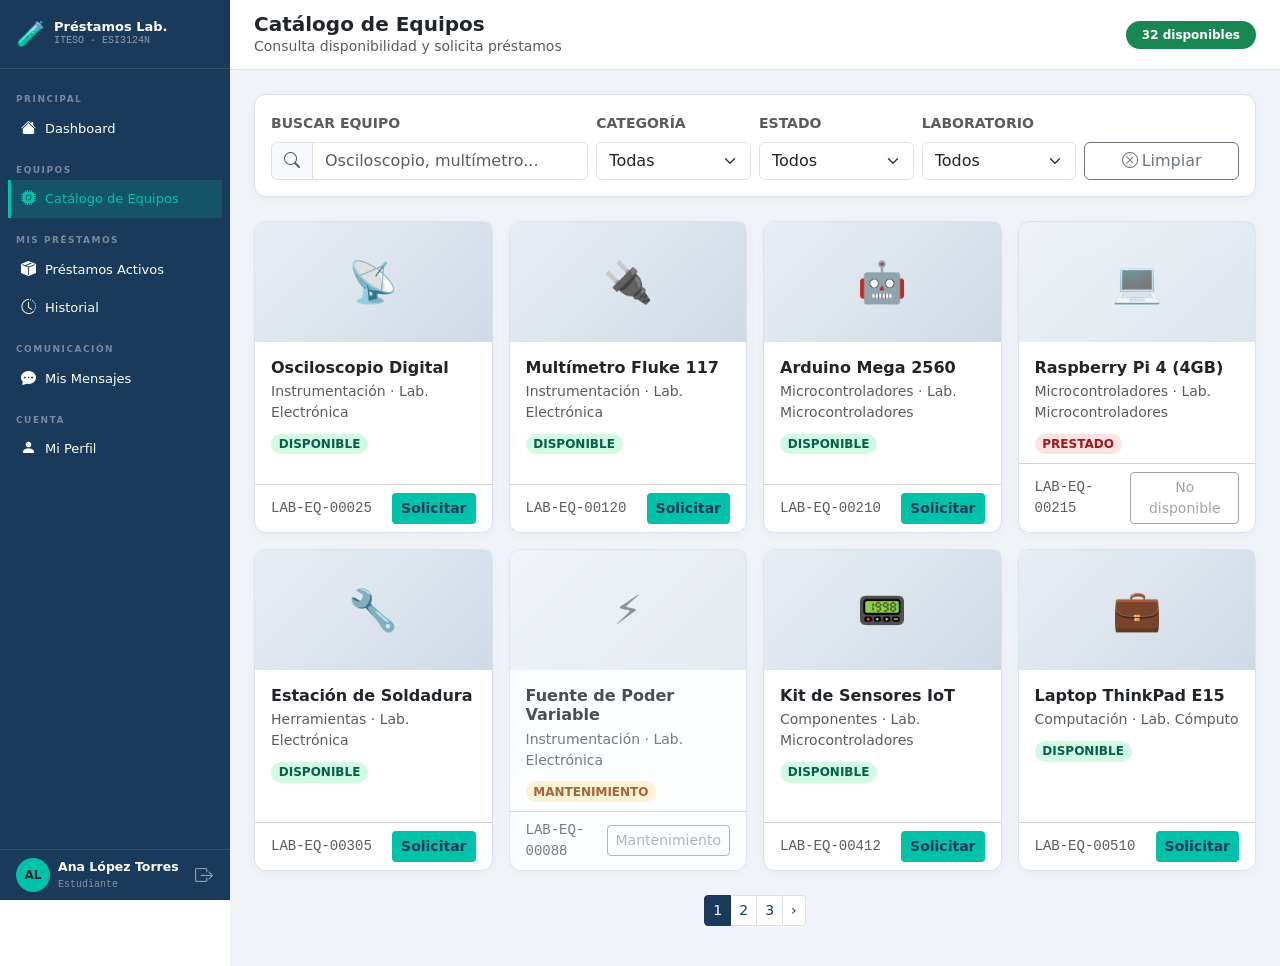
==== catalogo.html @ c77d0040 "InterfacesV1" ====
<!DOCTYPE html>
<html lang="es">
<head>
<meta charset="UTF-8"><meta name="viewport" content="width=device-width,initial-scale=1">
<title>Catálogo de Equipos</title>
<link href="https://cdn.jsdelivr.net/npm/bootstrap@5.3.3/dist/css/bootstrap.min.css" rel="stylesheet">
<link href="https://cdn.jsdelivr.net/npm/bootstrap-icons@1.11.3/font/bootstrap-icons.min.css" rel="stylesheet">
<link href="custom.css" rel="stylesheet">
</head>
<body>
<div id="sidebar-container"></div>
<div class="main-content">
  <div class="topbar d-flex align-items-center justify-content-between">
    <div><h5 class="fw-bold mb-0">Catálogo de Equipos</h5><p class="text-muted small mb-0">Consulta disponibilidad y solicita préstamos</p></div>
    <span class="badge bg-success rounded-pill px-3 py-2">32 disponibles</span>
  </div>

  <div class="p-4">
    <!-- Filters -->
    <div class="card mb-4">
      <div class="card-body">
        <div class="row g-2 align-items-end">
          <div class="col-md-4">
            <label class="form-label small fw-semibold text-muted text-uppercase">Buscar equipo</label>
            <div class="input-group">
              <span class="input-group-text bg-light"><i class="bi bi-search text-muted"></i></span>
              <input type="text" id="buscar" class="form-control" placeholder="Osciloscopio, multímetro..." oninput="filterEquipos()">
            </div>
          </div>
          <div class="col-md-2">
            <label class="form-label small fw-semibold text-muted text-uppercase">Categoría</label>
            <select class="form-select" id="filtro-cat" onchange="filterEquipos()">
              <option value="">Todas</option>
              <option>Instrumentación</option><option>Microcontroladores</option>
              <option>Computación</option><option>Componentes</option><option>Herramientas</option>
            </select>
          </div>
          <div class="col-md-2">
            <label class="form-label small fw-semibold text-muted text-uppercase">Estado</label>
            <select class="form-select" id="filtro-estado" onchange="filterEquipos()">
              <option value="">Todos</option>
              <option value="DISPONIBLE">Disponible</option>
              <option value="PRESTADO">Prestado</option>
              <option value="MANTENIMIENTO">Mantenimiento</option>
            </select>
          </div>
          <div class="col-md-2">
            <label class="form-label small fw-semibold text-muted text-uppercase">Laboratorio</label>
            <select class="form-select" id="filtro-lab" onchange="filterEquipos()">
              <option value="">Todos</option>
              <option>Lab. Electrónica</option><option>Lab. Cómputo</option><option>Lab. Microcontroladores</option>
            </select>
          </div>
          <div class="col-md-2">
            <button class="btn btn-outline-secondary w-100" onclick="clearFilters()"><i class="bi bi-x-circle me-1"></i>Limpiar</button>
          </div>
        </div>
      </div>
    </div>

    <!-- Grid -->
    <div class="row g-3" id="equip-grid">

      <div class="col-sm-6 col-lg-4 col-xl-3 equip-col" data-cat="Instrumentación" data-estado="DISPONIBLE" data-nombre="osciloscopio digital">
        <div class="card equip-card h-100" onclick="abrirDetalle('Osciloscopio Digital DS1054Z','LAB-EQ-00025','Instrumentación','Lab. Electrónica','📡','DISPONIBLE','14')">
          <div class="equip-thumb rounded-top">📡</div>
          <div class="card-body pb-2">
            <h6 class="fw-bold mb-1">Osciloscopio Digital</h6>
            <p class="small text-muted mb-2">Instrumentación · Lab. Electrónica</p>
            <span class="badge badge-soft-success rounded-pill">DISPONIBLE</span>
          </div>
          <div class="card-footer bg-transparent d-flex justify-content-between align-items-center">
            <code class="small text-muted">LAB-EQ-00025</code>
            <button class="btn btn-accent btn-sm" onclick="event.stopPropagation();abrirSolicitud('Osciloscopio Digital')">Solicitar</button>
          </div>
        </div>
      </div>

      <div class="col-sm-6 col-lg-4 col-xl-3 equip-col" data-cat="Instrumentación" data-estado="DISPONIBLE" data-nombre="multímetro fluke">
        <div class="card equip-card h-100" onclick="abrirDetalle('Multímetro Fluke 117','LAB-EQ-00120','Instrumentación','Lab. Electrónica','🔌','DISPONIBLE','14')">
          <div class="equip-thumb rounded-top">🔌</div>
          <div class="card-body pb-2">
            <h6 class="fw-bold mb-1">Multímetro Fluke 117</h6>
            <p class="small text-muted mb-2">Instrumentación · Lab. Electrónica</p>
            <span class="badge badge-soft-success rounded-pill">DISPONIBLE</span>
          </div>
          <div class="card-footer bg-transparent d-flex justify-content-between align-items-center">
            <code class="small text-muted">LAB-EQ-00120</code>
            <button class="btn btn-accent btn-sm" onclick="event.stopPropagation();abrirSolicitud('Multímetro Fluke 117')">Solicitar</button>
          </div>
        </div>
      </div>

      <div class="col-sm-6 col-lg-4 col-xl-3 equip-col" data-cat="Microcontroladores" data-estado="DISPONIBLE" data-nombre="arduino mega">
        <div class="card equip-card h-100" onclick="abrirDetalle('Arduino Mega 2560','LAB-EQ-00210','Microcontroladores','Lab. Microcontroladores','🤖','DISPONIBLE','7')">
          <div class="equip-thumb rounded-top">🤖</div>
          <div class="card-body pb-2">
            <h6 class="fw-bold mb-1">Arduino Mega 2560</h6>
            <p class="small text-muted mb-2">Microcontroladores · Lab. Microcontroladores</p>
            <span class="badge badge-soft-success rounded-pill">DISPONIBLE</span>
          </div>
          <div class="card-footer bg-transparent d-flex justify-content-between align-items-center">
            <code class="small text-muted">LAB-EQ-00210</code>
            <button class="btn btn-accent btn-sm" onclick="event.stopPropagation();abrirSolicitud('Arduino Mega 2560')">Solicitar</button>
          </div>
        </div>
      </div>

      <div class="col-sm-6 col-lg-4 col-xl-3 equip-col" data-cat="Microcontroladores" data-estado="PRESTADO" data-nombre="raspberry pi 4">
        <div class="card equip-card h-100">
          <div class="equip-thumb rounded-top" style="opacity:.7;">💻</div>
          <div class="card-body pb-2">
            <h6 class="fw-bold mb-1">Raspberry Pi 4 (4GB)</h6>
            <p class="small text-muted mb-2">Microcontroladores · Lab. Microcontroladores</p>
            <span class="badge badge-soft-danger rounded-pill">PRESTADO</span>
          </div>
          <div class="card-footer bg-transparent d-flex justify-content-between align-items-center">
            <code class="small text-muted">LAB-EQ-00215</code>
            <button class="btn btn-outline-secondary btn-sm" disabled>No disponible</button>
          </div>
        </div>
      </div>

      <div class="col-sm-6 col-lg-4 col-xl-3 equip-col" data-cat="Herramientas" data-estado="DISPONIBLE" data-nombre="estación de soldadura">
        <div class="card equip-card h-100" onclick="abrirDetalle('Estación de Soldadura','LAB-EQ-00305','Herramientas','Lab. Electrónica','🔧','DISPONIBLE','3')">
          <div class="equip-thumb rounded-top">🔧</div>
          <div class="card-body pb-2">
            <h6 class="fw-bold mb-1">Estación de Soldadura</h6>
            <p class="small text-muted mb-2">Herramientas · Lab. Electrónica</p>
            <span class="badge badge-soft-success rounded-pill">DISPONIBLE</span>
          </div>
          <div class="card-footer bg-transparent d-flex justify-content-between align-items-center">
            <code class="small text-muted">LAB-EQ-00305</code>
            <button class="btn btn-accent btn-sm" onclick="event.stopPropagation();abrirSolicitud('Estación de Soldadura')">Solicitar</button>
          </div>
        </div>
      </div>

      <div class="col-sm-6 col-lg-4 col-xl-3 equip-col" data-cat="Instrumentación" data-estado="MANTENIMIENTO" data-nombre="fuente de poder variable">
        <div class="card equip-card h-100" style="opacity:.8;">
          <div class="equip-thumb rounded-top" style="opacity:.6;">⚡</div>
          <div class="card-body pb-2">
            <h6 class="fw-bold mb-1">Fuente de Poder Variable</h6>
            <p class="small text-muted mb-2">Instrumentación · Lab. Electrónica</p>
            <span class="badge badge-soft-warning rounded-pill">MANTENIMIENTO</span>
          </div>
          <div class="card-footer bg-transparent d-flex justify-content-between align-items-center">
            <code class="small text-muted">LAB-EQ-00088</code>
            <button class="btn btn-outline-secondary btn-sm" disabled>Mantenimiento</button>
          </div>
        </div>
      </div>

      <div class="col-sm-6 col-lg-4 col-xl-3 equip-col" data-cat="Componentes" data-estado="DISPONIBLE" data-nombre="kit sensores iot">
        <div class="card equip-card h-100" onclick="abrirDetalle('Kit de Sensores IoT','LAB-EQ-00412','Componentes','Lab. Microcontroladores','📟','DISPONIBLE','10')">
          <div class="equip-thumb rounded-top">📟</div>
          <div class="card-body pb-2">
            <h6 class="fw-bold mb-1">Kit de Sensores IoT</h6>
            <p class="small text-muted mb-2">Componentes · Lab. Microcontroladores</p>
            <span class="badge badge-soft-success rounded-pill">DISPONIBLE</span>
          </div>
          <div class="card-footer bg-transparent d-flex justify-content-between align-items-center">
            <code class="small text-muted">LAB-EQ-00412</code>
            <button class="btn btn-accent btn-sm" onclick="event.stopPropagation();abrirSolicitud('Kit de Sensores IoT')">Solicitar</button>
          </div>
        </div>
      </div>

      <div class="col-sm-6 col-lg-4 col-xl-3 equip-col" data-cat="Computación" data-estado="DISPONIBLE" data-nombre="laptop thinkpad">
        <div class="card equip-card h-100" onclick="abrirDetalle('Laptop ThinkPad E15','LAB-EQ-00510','Computación','Lab. Cómputo','💼','DISPONIBLE','5')">
          <div class="equip-thumb rounded-top">💼</div>
          <div class="card-body pb-2">
            <h6 class="fw-bold mb-1">Laptop ThinkPad E15</h6>
            <p class="small text-muted mb-2">Computación · Lab. Cómputo</p>
            <span class="badge badge-soft-success rounded-pill">DISPONIBLE</span>
          </div>
          <div class="card-footer bg-transparent d-flex justify-content-between align-items-center">
            <code class="small text-muted">LAB-EQ-00510</code>
            <button class="btn btn-accent btn-sm" onclick="event.stopPropagation();abrirSolicitud('Laptop ThinkPad E15')">Solicitar</button>
          </div>
        </div>
      </div>

    </div><!-- row -->

    <!-- Pagination -->
    <nav class="mt-4 d-flex justify-content-center">
      <ul class="pagination pagination-sm">
        <li class="page-item active"><a class="page-link" href="#">1</a></li>
        <li class="page-item"><a class="page-link" href="#">2</a></li>
        <li class="page-item"><a class="page-link" href="#">3</a></li>
        <li class="page-item"><a class="page-link" href="#">›</a></li>
      </ul>
    </nav>
  </div>
</div>

<!-- Detail Modal -->
<div class="modal fade" id="modalDetalle" tabindex="-1">
  <div class="modal-dialog modal-lg">
    <div class="modal-content rounded-4">
      <div class="modal-header border-0 pb-0">
        <h5 class="modal-title fw-bold" id="det-nombre">Detalle del Equipo</h5>
        <button type="button" class="btn-close" data-bs-dismiss="modal"></button>
      </div>
      <div class="modal-body">
        <div class="d-flex gap-4 mb-4">
          <div class="equip-thumb rounded-3 flex-shrink-0" style="width:100px;height:100px;font-size:44px;" id="det-icon"></div>
          <div>
            <h5 class="fw-bold mb-1" id="det-nombre2"></h5>
            <p class="text-muted small mb-2" id="det-cat"></p>
            <span class="badge badge-soft-success rounded-pill" id="det-estado"></span>
          </div>
        </div>
        <div class="row g-3 mb-3">
          <div class="col-6"><label class="form-label small fw-semibold text-uppercase text-muted">Código</label><p class="mb-0" id="det-codigo" style="font-family:monospace;"></p></div>
          <div class="col-6"><label class="form-label small fw-semibold text-uppercase text-muted">Laboratorio</label><p class="mb-0" id="det-lab"></p></div>
          <div class="col-6"><label class="form-label small fw-semibold text-uppercase text-muted">Categoría</label><p class="mb-0" id="det-cat2"></p></div>
          <div class="col-6"><label class="form-label small fw-semibold text-uppercase text-muted">Duración máx. préstamo</label><p class="mb-0 fw-semibold" id="det-dias"></p></div>
        </div>
      </div>
      <div class="modal-footer border-0 pt-0">
        <button class="btn btn-accent" id="btn-solicitar-det" onclick="">
          <i class="bi bi-box-seam me-1"></i>Solicitar Préstamo
        </button>
        <button class="btn btn-outline-secondary" data-bs-dismiss="modal">Cerrar</button>
      </div>
    </div>
  </div>
</div>

<!-- Request Modal -->
<div class="modal fade" id="modalSolicitud" tabindex="-1">
  <div class="modal-dialog">
    <div class="modal-content rounded-4">
      <div class="modal-header border-0"><h5 class="modal-title fw-bold"><i class="bi bi-box-seam me-2"></i>Solicitar Préstamo</h5><button class="btn-close" data-bs-dismiss="modal"></button></div>
      <div class="modal-body">
        <p class="text-muted small mb-3">Equipo: <strong id="equipo-sel"></strong></p>
        <form id="sol-form" novalidate>
          <div class="mb-3">
            <label class="form-label fw-semibold small text-uppercase text-muted">Fecha de devolución estimada *</label>
            <input type="date" id="fecha-dev" class="form-control" required>
            <div class="invalid-feedback">Selecciona una fecha válida (mínimo mañana, máximo según categoría).</div>
          </div>
          <div class="mb-3">
            <label class="form-label fw-semibold small text-uppercase text-muted">Motivo del préstamo</label>
            <textarea class="form-control" rows="3" placeholder="Ej. Práctica 3 de Electrónica Analógica..."></textarea>
          </div>
          <div class="alert alert-info small"><i class="bi bi-info-circle me-1"></i>El encargado revisará tu solicitud. Recibirás confirmación en 24 hrs hábiles.</div>
        </form>
      </div>
      <div class="modal-footer border-0">
        <button class="btn btn-accent" onclick="enviarSolicitud()"><i class="bi bi-send me-1"></i>Enviar Solicitud</button>
        <button class="btn btn-outline-secondary" data-bs-dismiss="modal">Cancelar</button>
      </div>
    </div>
  </div>
</div>

<script src="https://cdn.jsdelivr.net/npm/bootstrap@5.3.3/dist/js/bootstrap.bundle.min.js"></script>
<script src="nav.js"></script>
<script>
const rol = sessionStorage.getItem('rol')||'estudiante';
const nombre = sessionStorage.getItem('nombre')||'Ana López Torres';
buildNav(rol, 'catalogo.html', nombre);

const tomorrow = new Date(); tomorrow.setDate(tomorrow.getDate()+1);
document.getElementById('fecha-dev').min = tomorrow.toISOString().split('T')[0];

function abrirDetalle(nombre,codigo,cat,lab,icon,estado,dias) {
  document.getElementById('det-nombre').textContent = nombre;
  document.getElementById('det-nombre2').textContent = nombre;
  document.getElementById('det-icon').textContent = icon;
  document.getElementById('det-cat').textContent = cat+' · '+lab;
  document.getElementById('det-cat2').textContent = cat;
  document.getElementById('det-lab').textContent = lab;
  document.getElementById('det-codigo').textContent = codigo;
  document.getElementById('det-estado').textContent = estado;
  document.getElementById('det-dias').textContent = dias+' días';
  document.getElementById('btn-solicitar-det').onclick = ()=>{ bootstrap.Modal.getInstance(document.getElementById('modalDetalle')).hide(); abrirSolicitud(nombre); };
  new bootstrap.Modal(document.getElementById('modalDetalle')).show();
}

function abrirSolicitud(nombre) {
  document.getElementById('equipo-sel').textContent = nombre;
  new bootstrap.Modal(document.getElementById('modalSolicitud')).show();
}

function enviarSolicitud() {
  const f = document.getElementById('fecha-dev');
  if (!f.value) { f.classList.add('is-invalid'); return; }
  f.classList.remove('is-invalid');
  bootstrap.Modal.getInstance(document.getElementById('modalSolicitud')).hide();
  window.location.href = 'prestamos-activos.html';
}

function filterEquipos() {
  const q = document.getElementById('buscar').value.toLowerCase();
  const cat = document.getElementById('filtro-cat').value;
  const est = document.getElementById('filtro-estado').value;
  document.querySelectorAll('.equip-col').forEach(col => {
    const m1 = col.dataset.nombre.includes(q);
    const m2 = !cat || col.dataset.cat === cat;
    const m3 = !est || col.dataset.estado === est;
    col.style.display = (m1&&m2&&m3) ? '' : 'none';
  });
}
function clearFilters() {
  ['buscar','filtro-cat','filtro-estado','filtro-lab'].forEach(id=>document.getElementById(id).value='');
  filterEquipos();
}
</script>
</body>
</html>
---- custom.css ----
/* ── custom.css  (Bootstrap overrides & extras) ─────────────────── */
:root {
  --sidebar-w: 230px;
  --primary:   #1a3a5c;
  --accent:    #00c2a8;
}

/* ── SIDEBAR ── */
.sidebar-nav {
  width: var(--sidebar-w);
  min-height: 100vh;
  background: var(--primary);
  position: fixed;
  top: 0; left: 0;
  z-index: 1040;
  transition: transform .25s ease;
}

.sidebar-brand { min-height: 64px; }

.sidebar-link { transition: background .15s; border-left: 3px solid transparent; border-radius: 0 !important; }
.sidebar-link:hover  { background: rgba(255,255,255,.08) !important; border-left-color: var(--accent); }
.sidebar-link.active { background: rgba(0,194,168,.18)  !important; border-left-color: var(--accent); color: var(--accent) !important; }
.sidebar-link.active i { color: var(--accent); }

/* ── MAIN ── */
.main-content { margin-left: var(--sidebar-w); min-height: 100vh; background: #f0f4f8; }

/* ── TOPBAR ── */
.topbar {
  background: #fff;
  border-bottom: 1px solid #dde3ea;
  padding: 12px 24px;
  position: sticky; top: 0; z-index: 100;
}

/* ── STAT CARD ── */
.stat-card { border: 1px solid #dde3ea; border-radius: 12px; background: #fff; box-shadow: 0 2px 8px rgba(0,0,0,.04); }
.stat-icon { width: 44px; height: 44px; border-radius: 10px; display: flex; align-items: center; justify-content: center; font-size: 20px; }
.stat-num  { font-size: 28px; font-weight: 700; font-family: monospace; line-height: 1; }

/* ── CARDS ── */
.card { border: 1px solid #dde3ea !important; border-radius: 12px !important; box-shadow: 0 2px 8px rgba(0,0,0,.04) !important; }
.card-header { background: transparent !important; border-bottom: 1px solid #dde3ea !important; font-weight: 700; }

/* ── EQUIPMENT CARD ── */
.equip-card { transition: transform .2s, box-shadow .2s; cursor: pointer; border-radius: 12px !important; }
.equip-card:hover { transform: translateY(-3px); box-shadow: 0 8px 24px rgba(0,0,0,.1) !important; }
.equip-thumb { height: 120px; background: linear-gradient(135deg,#e8eef4,#d0dae6); display:flex;align-items:center;justify-content:center;font-size:40px; }

/* ── TIMELINE ── */
.timeline-item { position: relative; padding-left: 36px; padding-bottom: 20px; }
.timeline-item::before { content:''; position:absolute; left:14px; top:30px; width:2px; bottom:0; background:#dde3ea; }
.timeline-item:last-child::before { display:none; }
.timeline-dot { width:30px;height:30px;border-radius:50%;display:flex;align-items:center;justify-content:center;font-size:13px;position:absolute;left:0;top:0; }

/* ── BADGES custom ── */
.badge-soft-success { background:#d1fae5;color:#065f46; }
.badge-soft-warning { background:#fef3c7;color:#92400e; }
.badge-soft-danger  { background:#fee2e2;color:#991b1b; }
.badge-soft-info    { background:#dbeafe;color:#1e40af; }
.badge-soft-muted   { background:#f1f5f9;color:#475569; }
.badge-soft-accent  { background:#ccfbf1;color:#065f46; }

/* ── PASSWORD STRENGTH ── */
#strength-bar { height:4px;border-radius:2px;transition:width .3s,background .3s; }

/* ── LOAN PROGRESS ── */
.loan-progress { height:8px;border-radius:4px;overflow:hidden; }

/* ── AUTH PAGE ── */
.auth-wrapper { min-height:100vh; background:linear-gradient(135deg,var(--primary) 0%,#0f2340 100%); }
.auth-card    { border-radius:16px !important; }

/* ── TABLE ── */
thead th { background:#f7f9fb !important; font-size:11.5px !important; text-transform:uppercase; letter-spacing:.7px; color:#6b7a8d !important; font-weight:700 !important; }

/* ── MSG BUBBLE ── */
.bubble-sent     { background:#2563a8;color:#fff;border-radius:14px 14px 4px 14px;max-width:75%;padding:10px 14px; }
.bubble-received { background:#f0f4f8;border-radius:14px 14px 14px 4px;max-width:75%;padding:10px 14px; }

/* ── PAGINATION active ── */
.page-link { color:var(--primary); }
.page-item.active .page-link { background:var(--primary);border-color:var(--primary); }

/* ── STEPS ── */
.step-num { width:28px;height:28px;border-radius:50%;border:2px solid #dde3ea;display:flex;align-items:center;justify-content:center;font-size:12px;font-weight:700;flex-shrink:0; }
.step-line { flex:1;height:2px;background:#dde3ea;margin:0 6px; }

/* ── UTILS ── */
.text-accent { color: var(--accent) !important; }
.bg-primary-custom { background: var(--primary) !important; }
.btn-accent  { background:var(--accent);color:var(--primary);font-weight:600; }
.btn-accent:hover { background:#009e88;color:var(--primary); }
.border-left-danger  { border-left: 4px solid #dc3545 !important; }
.border-left-warning { border-left: 4px solid #ffc107 !important; }
.border-left-success { border-left: 4px solid #198754 !important; }
.border-left-info    { border-left: 4px solid #0dcaf0 !important; }

@media (max-width: 768px) {
  .sidebar-nav { transform: translateX(-100%); }
  .sidebar-nav.show { transform: translateX(0); }
  .main-content { margin-left: 0; }
}
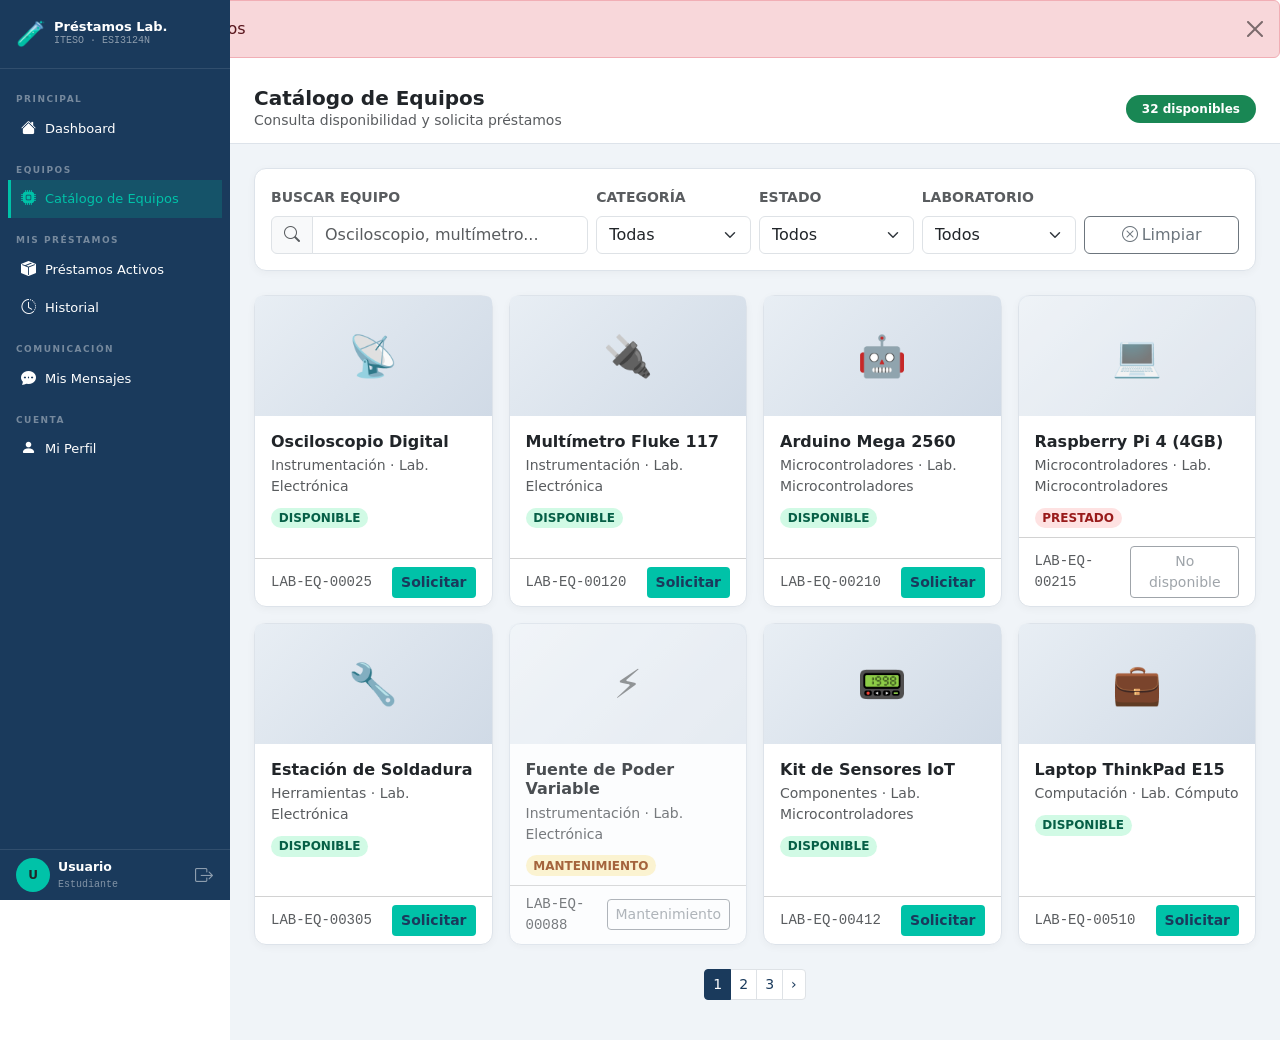
==== commit 19e45d8f: "Implementing the integration with backend" ====
--- a/catalogo.html
+++ b/catalogo.html
@@ -259,56 +259,164 @@
 
 <script src="https://cdn.jsdelivr.net/npm/bootstrap@5.3.3/dist/js/bootstrap.bundle.min.js"></script>
 <script src="nav.js"></script>
-<script>
+<script type="module">
+import { getProducts, getCategories, getLaboratories, createLoan, showError, showSuccess } from './api.js';
+
 const rol = sessionStorage.getItem('rol')||'estudiante';
-const nombre = sessionStorage.getItem('nombre')||'Ana López Torres';
-buildNav(rol, 'catalogo.html', nombre);
+buildNav(rol, 'catalogo.html');
 
 const tomorrow = new Date(); tomorrow.setDate(tomorrow.getDate()+1);
 document.getElementById('fecha-dev').min = tomorrow.toISOString().split('T')[0];
 
-function abrirDetalle(nombre,codigo,cat,lab,icon,estado,dias) {
+let productos = [];
+let selectedProduct = null;
+
+async function loadFilters() {
+  try {
+    const [categories, laboratories] = await Promise.all([
+      getCategories(),
+      getLaboratories()
+    ]);
+
+    const catSelect = document.getElementById('filtro-cat');
+    const labSelect = document.getElementById('filtro-lab');
+
+    categories.forEach(cat => {
+      catSelect.innerHTML += `<option value="${cat}">${cat}</option>`;
+    });
+
+    laboratories.forEach(lab => {
+      labSelect.innerHTML += `<option value="${lab}">${lab}</option>`;
+    });
+  } catch (error) {
+    console.error('Error loading filters:', error);
+  }
+}
+
+async function loadProducts() {
+  try {
+    const filters = {};
+    const search = document.getElementById('buscar').value;
+    const category = document.getElementById('filtro-cat').value;
+    const status = document.getElementById('filtro-estado').value;
+    const laboratory = document.getElementById('filtro-lab').value;
+
+    if (search) filters.search = search;
+    if (category) filters.category = category;
+    if (status) filters.status = status;
+    if (laboratory) filters.laboratory = laboratory;
+
+    const result = await getProducts(filters);
+    productos = result.data;
+    renderProducts();
+    updateCount();
+  } catch (error) {
+    showError('Error al cargar productos');
+  }
+}
+
+function renderProducts() {
+  const grid = document.getElementById('equip-grid');
+  grid.innerHTML = '';
+
+  const icons = {
+    'computo': '💻',
+    'electronica': '🔌',
+    'microcontroladores': '🤖',
+    'default': '📦'
+  };
+
+  productos.forEach(p => {
+    const icon = icons[p.category?.toLowerCase()] || icons['default'];
+    const badgeClass = p.status === 'disponible' ? 'badge-soft-success' : 
+                       p.status === 'prestado' ? 'badge-soft-danger' : 'badge-soft-warning';
+    const btnDisabled = p.status !== 'disponible';
+    const btnText = p.status === 'disponible' ? 'Solicitar' : 
+                    p.status === 'prestado' ? 'No disponible' : 'Mantenimiento';
+
+    grid.innerHTML += `
+      <div class="col-sm-6 col-lg-4 col-xl-3 equip-col" data-cat="${p.category}" data-estado="${p.status.toUpperCase()}" data-nombre="${p.name.toLowerCase()}">
+        <div class="card equip-card h-100" onclick="abrirDetalle('${p._id}', '${p.name}', '${p.serialNumber || 'N/A'}', '${p.category}', '${p.laboratory}', '${icon}', '${p.status}')">
+          <div class="equip-thumb rounded-top">${icon}</div>
+          <div class="card-body pb-2">
+            <h6 class="fw-bold mb-1">${p.name}</h6>
+            <p class="small text-muted mb-2">${p.category} · ${p.laboratory}</p>
+            <span class="badge ${badgeClass} rounded-pill">${p.status.toUpperCase()}</span>
+          </div>
+          <div class="card-footer bg-transparent d-flex justify-content-between align-items-center">
+            <code class="small text-muted">${p.serialNumber || 'N/A'}</code>
+            <button class="btn btn-accent btn-sm" onclick="event.stopPropagation();abrirSolicitud('${p._id}', '${p.name}')" ${btnDisabled ? 'disabled' : ''}>${btnText}</button>
+          </div>
+        </div>
+      </div>
+    `;
+  });
+}
+
+function updateCount() {
+  const disponibles = productos.filter(p => p.status === 'disponible').length;
+  document.querySelector('.badge.bg-success').textContent = `${disponibles} disponibles`;
+}
+
+window.abrirDetalle = function(id, nombre, codigo, cat, lab, icon, estado) {
+  selectedProduct = productos.find(p => p._id === id);
   document.getElementById('det-nombre').textContent = nombre;
   document.getElementById('det-nombre2').textContent = nombre;
   document.getElementById('det-icon').textContent = icon;
-  document.getElementById('det-cat').textContent = cat+' · '+lab;
+  document.getElementById('det-cat').textContent = cat + ' · ' + lab;
   document.getElementById('det-cat2').textContent = cat;
   document.getElementById('det-lab').textContent = lab;
   document.getElementById('det-codigo').textContent = codigo;
-  document.getElementById('det-estado').textContent = estado;
-  document.getElementById('det-dias').textContent = dias+' días';
-  document.getElementById('btn-solicitar-det').onclick = ()=>{ bootstrap.Modal.getInstance(document.getElementById('modalDetalle')).hide(); abrirSolicitud(nombre); };
+  document.getElementById('det-estado').textContent = estado.toUpperCase();
+  document.getElementById('det-dias').textContent = '-';
+  document.getElementById('btn-solicitar-det').onclick = () => {
+    bootstrap.Modal.getInstance(document.getElementById('modalDetalle')).hide();
+    abrirSolicitud(id, nombre);
+  };
   new bootstrap.Modal(document.getElementById('modalDetalle')).show();
-}
-
-function abrirSolicitud(nombre) {
+};
+
+window.abrirSolicitud = function(id, nombre) {
+  selectedProduct = productos.find(p => p._id === id);
   document.getElementById('equipo-sel').textContent = nombre;
   new bootstrap.Modal(document.getElementById('modalSolicitud')).show();
-}
-
-function enviarSolicitud() {
+};
+
+window.enviarSolicitud = async function() {
   const f = document.getElementById('fecha-dev');
+  const notes = document.querySelector('#modalSolicitud textarea').value;
+  
   if (!f.value) { f.classList.add('is-invalid'); return; }
   f.classList.remove('is-invalid');
-  bootstrap.Modal.getInstance(document.getElementById('modalSolicitud')).hide();
-  window.location.href = 'prestamos-activos.html';
-}
-
-function filterEquipos() {
-  const q = document.getElementById('buscar').value.toLowerCase();
-  const cat = document.getElementById('filtro-cat').value;
-  const est = document.getElementById('filtro-estado').value;
-  document.querySelectorAll('.equip-col').forEach(col => {
-    const m1 = col.dataset.nombre.includes(q);
-    const m2 = !cat || col.dataset.cat === cat;
-    const m3 = !est || col.dataset.estado === est;
-    col.style.display = (m1&&m2&&m3) ? '' : 'none';
-  });
-}
-function clearFilters() {
-  ['buscar','filtro-cat','filtro-estado','filtro-lab'].forEach(id=>document.getElementById(id).value='');
-  filterEquipos();
-}
+
+  try {
+    await createLoan({
+      equipment: [{ product: selectedProduct._id, observations: notes }],
+      estimatedReturnDate: f.value,
+      notes: notes
+    });
+    bootstrap.Modal.getInstance(document.getElementById('modalSolicitud')).hide();
+    showSuccess('Solicitud enviada correctamente');
+    setTimeout(() => window.location.href = 'prestamos-activos.html', 2000);
+  } catch (error) {
+    showError(error.message || 'Error al enviar solicitud');
+  }
+};
+
+window.filterEquipos = function() {
+  loadProducts();
+};
+
+window.clearFilters = function() {
+  document.getElementById('buscar').value = '';
+  document.getElementById('filtro-cat').value = '';
+  document.getElementById('filtro-estado').value = '';
+  document.getElementById('filtro-lab').value = '';
+  loadProducts();
+};
+
+loadFilters();
+loadProducts();
 </script>
 </body>
 </html>
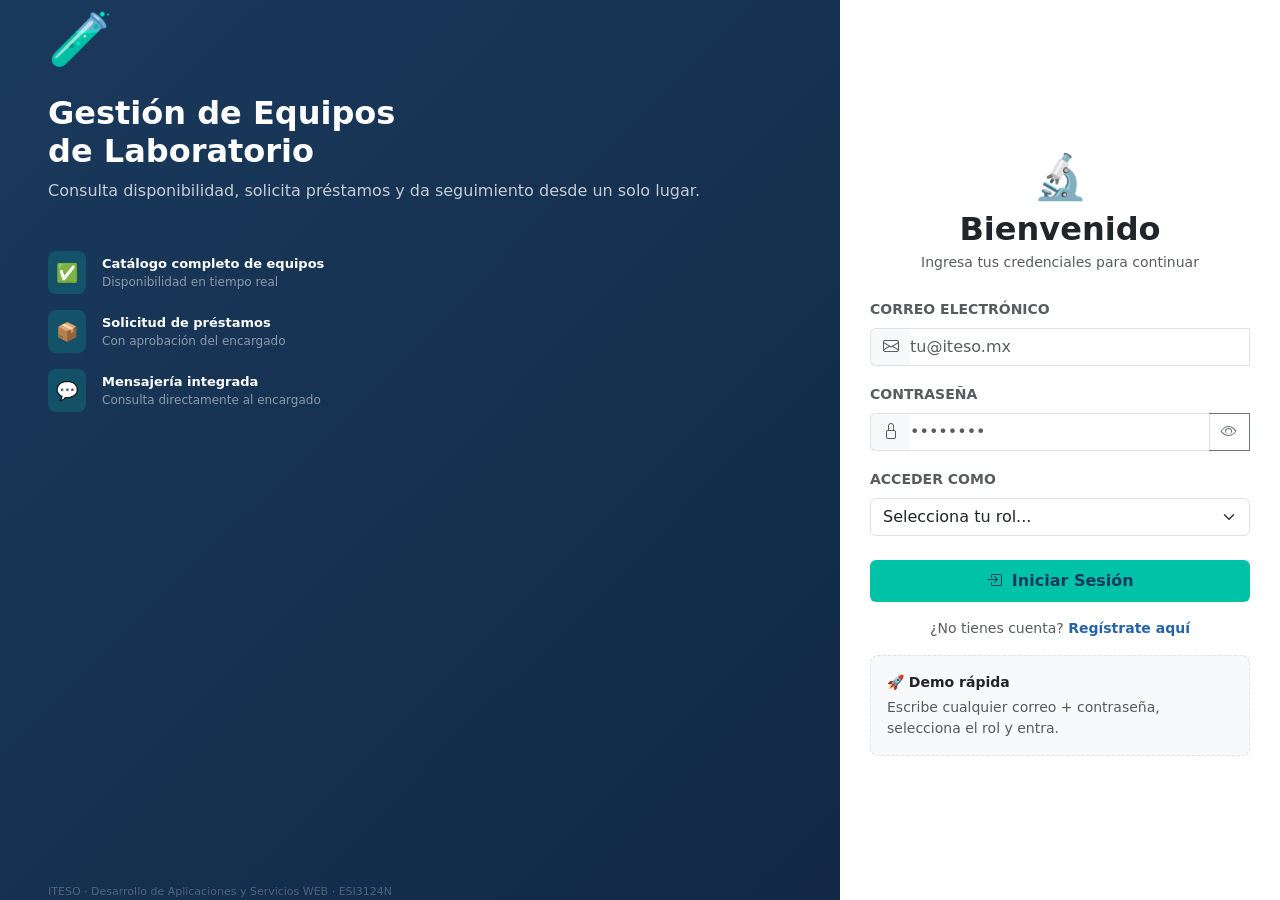
==== commit 97fb9af7: "Agregacion de api.js | Limpieza de codigo hardcodeado" ====
--- a/catalogo.html
+++ b/catalogo.html
@@ -24,7 +24,7 @@
             <label class="form-label small fw-semibold text-muted text-uppercase">Buscar equipo</label>
             <div class="input-group">
               <span class="input-group-text bg-light"><i class="bi bi-search text-muted"></i></span>
-              <input type="text" id="buscar" class="form-control" placeholder="Osciloscopio, multímetro..." oninput="filterEquipos()">
+              <input type="text" id="buscar" class="form-control" placeholder="Osciloscopio, multímetro..." onkeyup="debounceFilter()">
             </div>
           </div>
           <div class="col-md-2">
@@ -39,9 +39,9 @@
             <label class="form-label small fw-semibold text-muted text-uppercase">Estado</label>
             <select class="form-select" id="filtro-estado" onchange="filterEquipos()">
               <option value="">Todos</option>
-              <option value="DISPONIBLE">Disponible</option>
-              <option value="PRESTADO">Prestado</option>
-              <option value="MANTENIMIENTO">Mantenimiento</option>
+              <option value="disponible">Disponible</option>
+              <option value="prestado">Prestado</option>
+              <option value="mantenimiento">Mantenimiento</option>
             </select>
           </div>
           <div class="col-md-2">
@@ -60,137 +60,12 @@
 
     <!-- Grid -->
     <div class="row g-3" id="equip-grid">
-
-      <div class="col-sm-6 col-lg-4 col-xl-3 equip-col" data-cat="Instrumentación" data-estado="DISPONIBLE" data-nombre="osciloscopio digital">
-        <div class="card equip-card h-100" onclick="abrirDetalle('Osciloscopio Digital DS1054Z','LAB-EQ-00025','Instrumentación','Lab. Electrónica','📡','DISPONIBLE','14')">
-          <div class="equip-thumb rounded-top">📡</div>
-          <div class="card-body pb-2">
-            <h6 class="fw-bold mb-1">Osciloscopio Digital</h6>
-            <p class="small text-muted mb-2">Instrumentación · Lab. Electrónica</p>
-            <span class="badge badge-soft-success rounded-pill">DISPONIBLE</span>
-          </div>
-          <div class="card-footer bg-transparent d-flex justify-content-between align-items-center">
-            <code class="small text-muted">LAB-EQ-00025</code>
-            <button class="btn btn-accent btn-sm" onclick="event.stopPropagation();abrirSolicitud('Osciloscopio Digital')">Solicitar</button>
-          </div>
-        </div>
-      </div>
-
-      <div class="col-sm-6 col-lg-4 col-xl-3 equip-col" data-cat="Instrumentación" data-estado="DISPONIBLE" data-nombre="multímetro fluke">
-        <div class="card equip-card h-100" onclick="abrirDetalle('Multímetro Fluke 117','LAB-EQ-00120','Instrumentación','Lab. Electrónica','🔌','DISPONIBLE','14')">
-          <div class="equip-thumb rounded-top">🔌</div>
-          <div class="card-body pb-2">
-            <h6 class="fw-bold mb-1">Multímetro Fluke 117</h6>
-            <p class="small text-muted mb-2">Instrumentación · Lab. Electrónica</p>
-            <span class="badge badge-soft-success rounded-pill">DISPONIBLE</span>
-          </div>
-          <div class="card-footer bg-transparent d-flex justify-content-between align-items-center">
-            <code class="small text-muted">LAB-EQ-00120</code>
-            <button class="btn btn-accent btn-sm" onclick="event.stopPropagation();abrirSolicitud('Multímetro Fluke 117')">Solicitar</button>
-          </div>
-        </div>
-      </div>
-
-      <div class="col-sm-6 col-lg-4 col-xl-3 equip-col" data-cat="Microcontroladores" data-estado="DISPONIBLE" data-nombre="arduino mega">
-        <div class="card equip-card h-100" onclick="abrirDetalle('Arduino Mega 2560','LAB-EQ-00210','Microcontroladores','Lab. Microcontroladores','🤖','DISPONIBLE','7')">
-          <div class="equip-thumb rounded-top">🤖</div>
-          <div class="card-body pb-2">
-            <h6 class="fw-bold mb-1">Arduino Mega 2560</h6>
-            <p class="small text-muted mb-2">Microcontroladores · Lab. Microcontroladores</p>
-            <span class="badge badge-soft-success rounded-pill">DISPONIBLE</span>
-          </div>
-          <div class="card-footer bg-transparent d-flex justify-content-between align-items-center">
-            <code class="small text-muted">LAB-EQ-00210</code>
-            <button class="btn btn-accent btn-sm" onclick="event.stopPropagation();abrirSolicitud('Arduino Mega 2560')">Solicitar</button>
-          </div>
-        </div>
-      </div>
-
-      <div class="col-sm-6 col-lg-4 col-xl-3 equip-col" data-cat="Microcontroladores" data-estado="PRESTADO" data-nombre="raspberry pi 4">
-        <div class="card equip-card h-100">
-          <div class="equip-thumb rounded-top" style="opacity:.7;">💻</div>
-          <div class="card-body pb-2">
-            <h6 class="fw-bold mb-1">Raspberry Pi 4 (4GB)</h6>
-            <p class="small text-muted mb-2">Microcontroladores · Lab. Microcontroladores</p>
-            <span class="badge badge-soft-danger rounded-pill">PRESTADO</span>
-          </div>
-          <div class="card-footer bg-transparent d-flex justify-content-between align-items-center">
-            <code class="small text-muted">LAB-EQ-00215</code>
-            <button class="btn btn-outline-secondary btn-sm" disabled>No disponible</button>
-          </div>
-        </div>
-      </div>
-
-      <div class="col-sm-6 col-lg-4 col-xl-3 equip-col" data-cat="Herramientas" data-estado="DISPONIBLE" data-nombre="estación de soldadura">
-        <div class="card equip-card h-100" onclick="abrirDetalle('Estación de Soldadura','LAB-EQ-00305','Herramientas','Lab. Electrónica','🔧','DISPONIBLE','3')">
-          <div class="equip-thumb rounded-top">🔧</div>
-          <div class="card-body pb-2">
-            <h6 class="fw-bold mb-1">Estación de Soldadura</h6>
-            <p class="small text-muted mb-2">Herramientas · Lab. Electrónica</p>
-            <span class="badge badge-soft-success rounded-pill">DISPONIBLE</span>
-          </div>
-          <div class="card-footer bg-transparent d-flex justify-content-between align-items-center">
-            <code class="small text-muted">LAB-EQ-00305</code>
-            <button class="btn btn-accent btn-sm" onclick="event.stopPropagation();abrirSolicitud('Estación de Soldadura')">Solicitar</button>
-          </div>
-        </div>
-      </div>
-
-      <div class="col-sm-6 col-lg-4 col-xl-3 equip-col" data-cat="Instrumentación" data-estado="MANTENIMIENTO" data-nombre="fuente de poder variable">
-        <div class="card equip-card h-100" style="opacity:.8;">
-          <div class="equip-thumb rounded-top" style="opacity:.6;">⚡</div>
-          <div class="card-body pb-2">
-            <h6 class="fw-bold mb-1">Fuente de Poder Variable</h6>
-            <p class="small text-muted mb-2">Instrumentación · Lab. Electrónica</p>
-            <span class="badge badge-soft-warning rounded-pill">MANTENIMIENTO</span>
-          </div>
-          <div class="card-footer bg-transparent d-flex justify-content-between align-items-center">
-            <code class="small text-muted">LAB-EQ-00088</code>
-            <button class="btn btn-outline-secondary btn-sm" disabled>Mantenimiento</button>
-          </div>
-        </div>
-      </div>
-
-      <div class="col-sm-6 col-lg-4 col-xl-3 equip-col" data-cat="Componentes" data-estado="DISPONIBLE" data-nombre="kit sensores iot">
-        <div class="card equip-card h-100" onclick="abrirDetalle('Kit de Sensores IoT','LAB-EQ-00412','Componentes','Lab. Microcontroladores','📟','DISPONIBLE','10')">
-          <div class="equip-thumb rounded-top">📟</div>
-          <div class="card-body pb-2">
-            <h6 class="fw-bold mb-1">Kit de Sensores IoT</h6>
-            <p class="small text-muted mb-2">Componentes · Lab. Microcontroladores</p>
-            <span class="badge badge-soft-success rounded-pill">DISPONIBLE</span>
-          </div>
-          <div class="card-footer bg-transparent d-flex justify-content-between align-items-center">
-            <code class="small text-muted">LAB-EQ-00412</code>
-            <button class="btn btn-accent btn-sm" onclick="event.stopPropagation();abrirSolicitud('Kit de Sensores IoT')">Solicitar</button>
-          </div>
-        </div>
-      </div>
-
-      <div class="col-sm-6 col-lg-4 col-xl-3 equip-col" data-cat="Computación" data-estado="DISPONIBLE" data-nombre="laptop thinkpad">
-        <div class="card equip-card h-100" onclick="abrirDetalle('Laptop ThinkPad E15','LAB-EQ-00510','Computación','Lab. Cómputo','💼','DISPONIBLE','5')">
-          <div class="equip-thumb rounded-top">💼</div>
-          <div class="card-body pb-2">
-            <h6 class="fw-bold mb-1">Laptop ThinkPad E15</h6>
-            <p class="small text-muted mb-2">Computación · Lab. Cómputo</p>
-            <span class="badge badge-soft-success rounded-pill">DISPONIBLE</span>
-          </div>
-          <div class="card-footer bg-transparent d-flex justify-content-between align-items-center">
-            <code class="small text-muted">LAB-EQ-00510</code>
-            <button class="btn btn-accent btn-sm" onclick="event.stopPropagation();abrirSolicitud('Laptop ThinkPad E15')">Solicitar</button>
-          </div>
-        </div>
-      </div>
-
+      <p class="text-center text-muted py-5">Cargando equipos...</p>
     </div><!-- row -->
 
     <!-- Pagination -->
     <nav class="mt-4 d-flex justify-content-center">
-      <ul class="pagination pagination-sm">
-        <li class="page-item active"><a class="page-link" href="#">1</a></li>
-        <li class="page-item"><a class="page-link" href="#">2</a></li>
-        <li class="page-item"><a class="page-link" href="#">3</a></li>
-        <li class="page-item"><a class="page-link" href="#">›</a></li>
-      </ul>
+      <ul class="pagination pagination-sm" id="paginacion"></ul>
     </nav>
   </div>
 </div>
@@ -257,19 +132,24 @@
   </div>
 </div>
 
+<script src="nav.js"></script>
 <script src="https://cdn.jsdelivr.net/npm/bootstrap@5.3.3/dist/js/bootstrap.bundle.min.js"></script>
-<script src="nav.js"></script>
 <script type="module">
 import { getProducts, getCategories, getLaboratories, createLoan, showError, showSuccess } from './api.js';
 
-const rol = sessionStorage.getItem('rol')||'estudiante';
-buildNav(rol, 'catalogo.html');
+const rol = sessionStorage.getItem('rol');
+if (rol !== 'estudiante') {
+    window.location.href = 'index.html';
+}
+
+buildNav(rol || 'estudiante', 'catalogo.html');
 
 const tomorrow = new Date(); tomorrow.setDate(tomorrow.getDate()+1);
 document.getElementById('fecha-dev').min = tomorrow.toISOString().split('T')[0];
 
 let productos = [];
 let selectedProduct = null;
+let currentPage = 1;
 
 async function loadFilters() {
   try {
@@ -305,15 +185,39 @@
     if (category) filters.category = category;
     if (status) filters.status = status;
     if (laboratory) filters.laboratory = laboratory;
+    filters.page = currentPage;
+    filters.limit = 12;
 
     const result = await getProducts(filters);
     productos = result.data;
     renderProducts();
     updateCount();
+    renderPagination(result.total);
   } catch (error) {
     showError('Error al cargar productos');
   }
 }
+
+function renderPagination(total) {
+  const totalPages = Math.ceil(total / 12);
+  const pag = document.getElementById('paginacion');
+  if (totalPages <= 1) {
+    pag.innerHTML = '';
+    return;
+  }
+  
+  let html = `<li class="page-item ${currentPage === 1 ? 'disabled' : ''}"><a class="page-link" href="#" onclick="changePage(${currentPage - 1})">‹</a></li>`;
+  for (let i = 1; i <= totalPages; i++) {
+    html += `<li class="page-item ${currentPage === i ? 'active' : ''}"><a class="page-link" href="#" onclick="changePage(${i})">${i}</a></li>`;
+  }
+  html += `<li class="page-item ${currentPage === totalPages ? 'disabled' : ''}"><a class="page-link" href="#" onclick="changePage(${currentPage + 1})">›</a></li>`;
+  pag.innerHTML = html;
+}
+
+window.changePage = function(page) {
+  currentPage = page;
+  loadProducts();
+};
 
 function renderProducts() {
   const grid = document.getElementById('equip-grid');
@@ -404,7 +308,17 @@
 };
 
 window.filterEquipos = function() {
+  currentPage = 1;
   loadProducts();
+};
+
+let debounceTimer;
+window.debounceFilter = function() {
+  clearTimeout(debounceTimer);
+  debounceTimer = setTimeout(() => {
+    currentPage = 1;
+    loadProducts();
+  }, 300);
 };
 
 window.clearFilters = function() {
@@ -412,6 +326,7 @@
   document.getElementById('filtro-cat').value = '';
   document.getElementById('filtro-estado').value = '';
   document.getElementById('filtro-lab').value = '';
+  currentPage = 1;
   loadProducts();
 };
 
